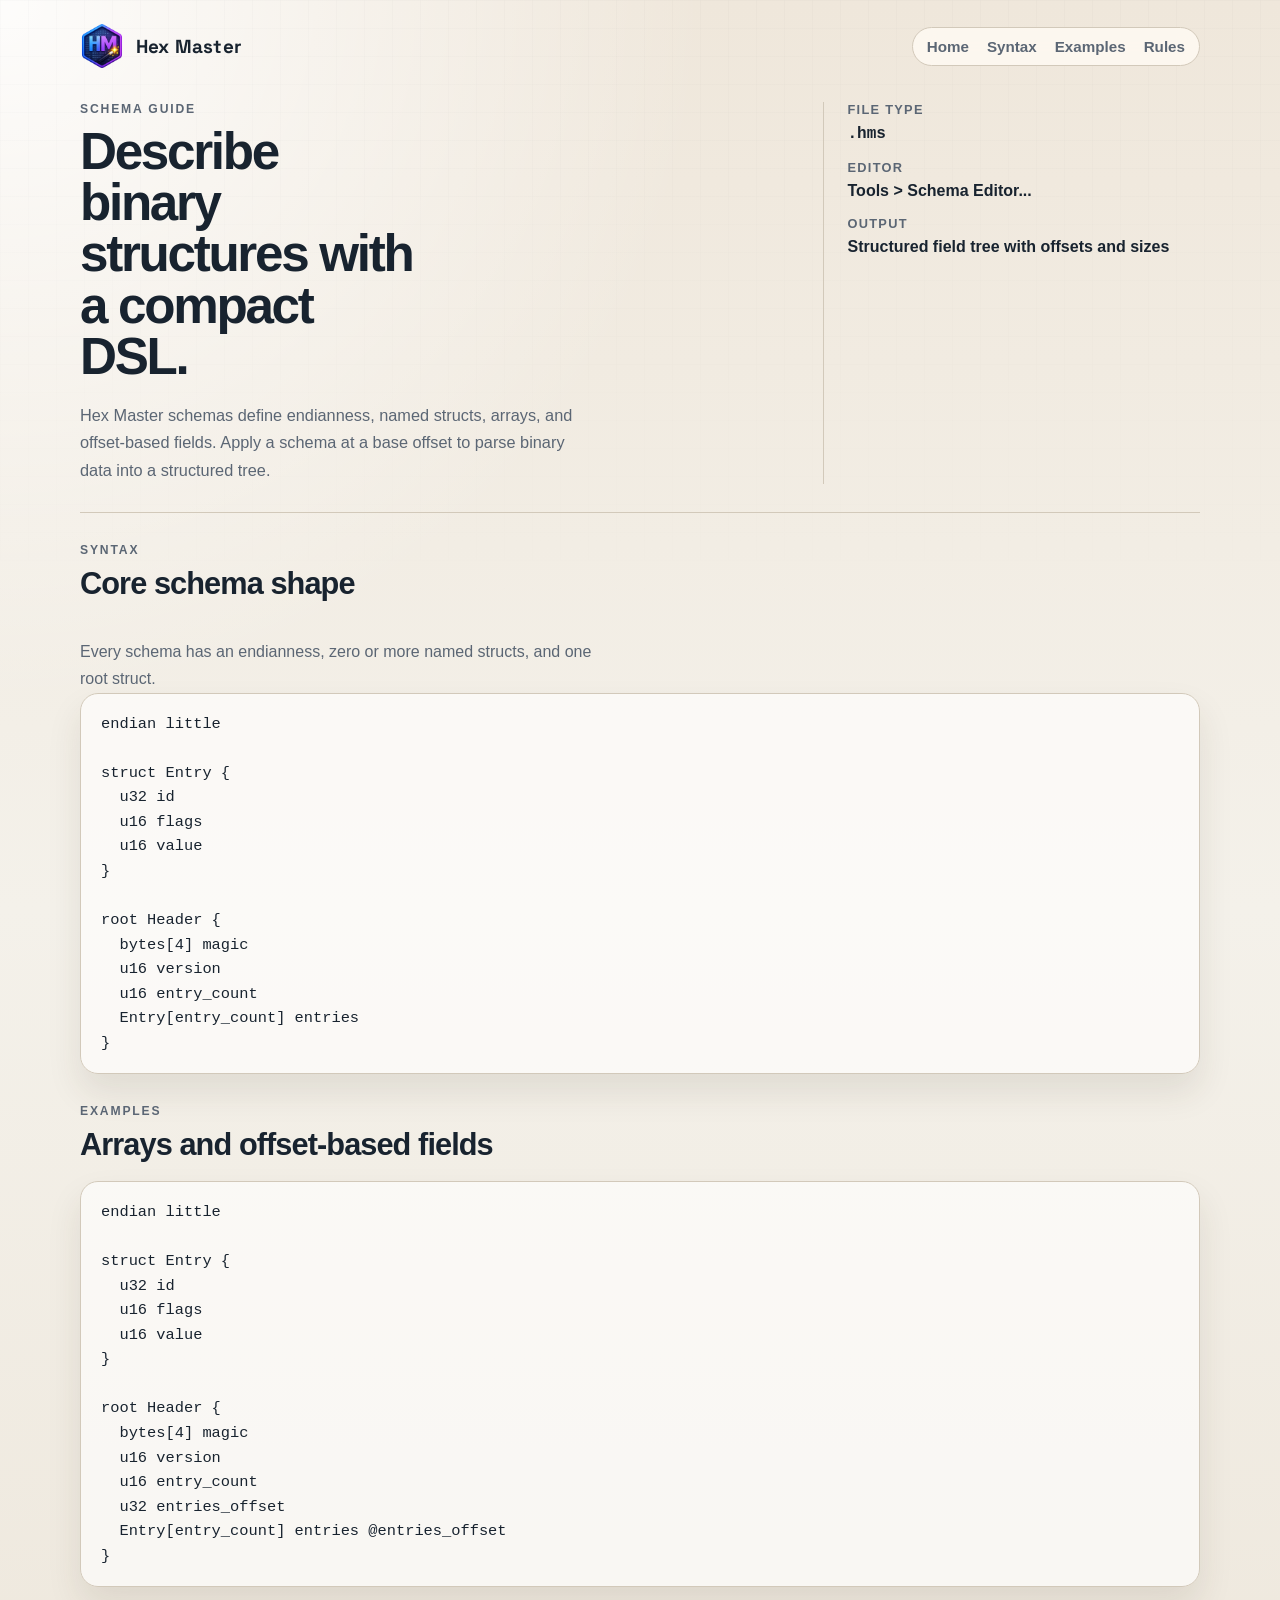
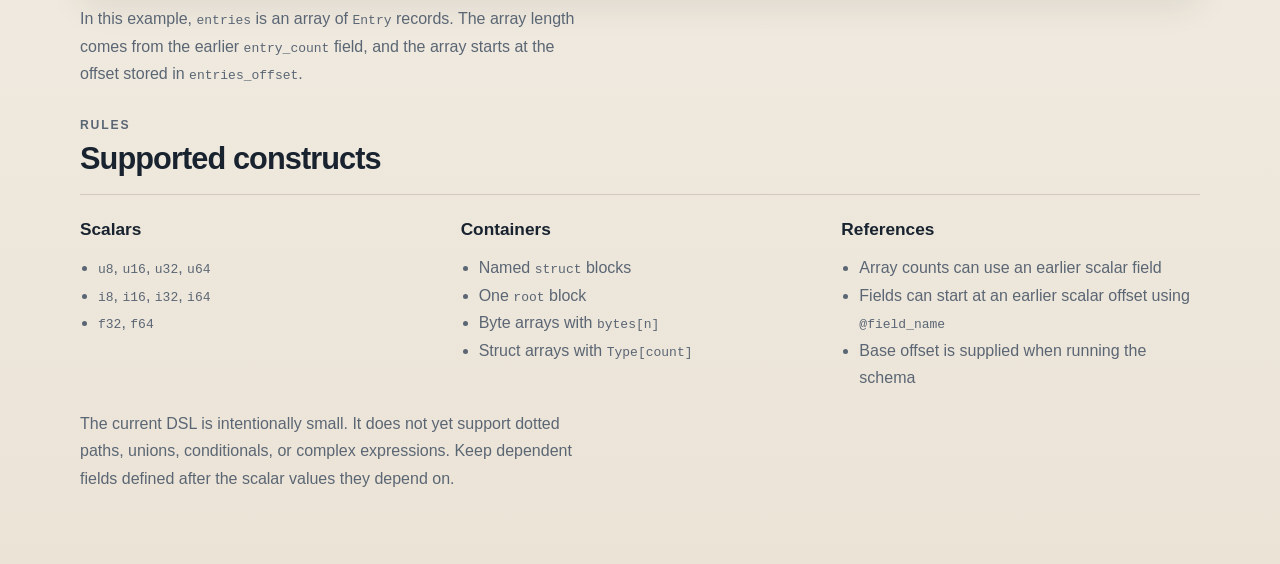
==== docs/schema-guide.html @ 916db1d2 "add schema editor and guide" ====
<!doctype html>
<html lang="en">
<head>
    <meta charset="utf-8">
    <meta name="viewport" content="width=device-width, initial-scale=1">
    <title>Hex Master Schema Guide</title>
    <meta name="description" content="Schema DSL guide for Hex Master, including syntax, arrays, offsets, and example binary structure definitions.">
    <link rel="stylesheet" href="site.css">
</head>
<body>
    <div class="page">
        <header class="topbar">
            <a class="brand" href="index.html">
                <img src="assets/brand/appicon.png" alt="Hex Master logo">
                <span>Hex Master</span>
            </a>
            <nav class="nav" aria-label="Primary">
                <a href="index.html">Home</a>
                <a href="#syntax">Syntax</a>
                <a href="#examples">Examples</a>
                <a href="#rules">Rules</a>
            </nav>
        </header>

        <main>
            <section class="hero" id="overview">
                <div class="hero-copy">
                    <p class="eyebrow">Schema Guide</p>
                    <h1>Describe binary structures with a compact DSL.</h1>
                    <p class="lead">
                        Hex Master schemas define endianness, named structs, arrays, and offset-based fields.
                        Apply a schema at a base offset to parse binary data into a structured tree.
                    </p>
                </div>

                <div class="hero-meta">
                    <div class="meta-row">
                        <span>File type</span>
                        <strong><code>.hms</code></strong>
                    </div>
                    <div class="meta-row">
                        <span>Editor</span>
                        <strong>Tools &gt; Schema Editor...</strong>
                    </div>
                    <div class="meta-row">
                        <span>Output</span>
                        <strong>Structured field tree with offsets and sizes</strong>
                    </div>
                </div>
            </section>

            <section class="feature-section" id="syntax">
                <div class="section-intro">
                    <p class="eyebrow">Syntax</p>
                    <h2>Core schema shape</h2>
                </div>

                <div class="engineering-copy">
                    <p>Every schema has an endianness, zero or more named structs, and one root struct.</p>
                </div>

<pre class="schema-code"><code>endian little

struct Entry {
  u32 id
  u16 flags
  u16 value
}

root Header {
  bytes[4] magic
  u16 version
  u16 entry_count
  Entry[entry_count] entries
}</code></pre>
            </section>

            <section class="feature-section" id="examples">
                <div class="section-intro">
                    <p class="eyebrow">Examples</p>
                    <h2>Arrays and offset-based fields</h2>
                </div>

<pre class="schema-code"><code>endian little

struct Entry {
  u32 id
  u16 flags
  u16 value
}

root Header {
  bytes[4] magic
  u16 version
  u16 entry_count
  u32 entries_offset
  Entry[entry_count] entries @entries_offset
}</code></pre>

                <div class="engineering-copy">
                    <p>
                        In this example, <code>entries</code> is an array of <code>Entry</code> records.
                        The array length comes from the earlier <code>entry_count</code> field, and the array
                        starts at the offset stored in <code>entries_offset</code>.
                    </p>
                </div>
            </section>

            <section class="feature-section" id="rules">
                <div class="section-intro">
                    <p class="eyebrow">Rules</p>
                    <h2>Supported constructs</h2>
                </div>

                <div class="feature-grid">
                    <section>
                        <h3>Scalars</h3>
                        <ul>
                            <li><code>u8</code>, <code>u16</code>, <code>u32</code>, <code>u64</code></li>
                            <li><code>i8</code>, <code>i16</code>, <code>i32</code>, <code>i64</code></li>
                            <li><code>f32</code>, <code>f64</code></li>
                        </ul>
                    </section>
                    <section>
                        <h3>Containers</h3>
                        <ul>
                            <li>Named <code>struct</code> blocks</li>
                            <li>One <code>root</code> block</li>
                            <li>Byte arrays with <code>bytes[n]</code></li>
                            <li>Struct arrays with <code>Type[count]</code></li>
                        </ul>
                    </section>
                    <section>
                        <h3>References</h3>
                        <ul>
                            <li>Array counts can use an earlier scalar field</li>
                            <li>Fields can start at an earlier scalar offset using <code>@field_name</code></li>
                            <li>Base offset is supplied when running the schema</li>
                        </ul>
                    </section>
                </div>

                <div class="engineering-copy">
                    <p>
                        The current DSL is intentionally small. It does not yet support dotted paths,
                        unions, conditionals, or complex expressions. Keep dependent fields defined after
                        the scalar values they depend on.
                    </p>
                </div>
            </section>
        </main>
    </div>
</body>
</html>
---- docs/site.css ----
@import url("https://fonts.googleapis.com/css2?family=Space+Grotesk:wght@500;700&display=swap");

:root {
    --bg: #f4f1ea;
    --surface: #fffaf3;
    --surface-soft: rgba(255, 250, 243, 0.82);
    --ink: #18232f;
    --muted: #5b6674;
    --line: #d2c9ba;
    --accent: #215a9b;
    --accent-dark: #173f6d;
    --accent-soft: #d8e5f8;
    --shadow: rgba(60, 49, 30, 0.1);
}

* {
    box-sizing: border-box;
}

html {
    scroll-behavior: smooth;
}

body {
    margin: 0;
    color: var(--ink);
    font-family: "Aptos", "Segoe UI Variable", "Segoe UI", sans-serif;
    background:
        radial-gradient(circle at top left, rgba(255, 255, 255, 0.9), rgba(255, 255, 255, 0) 28%),
        linear-gradient(180deg, #efe7db 0%, #f4f1ea 42%, #ebe3d6 100%);
}

body::before {
    content: "";
    position: fixed;
    inset: 0;
    background-image:
        linear-gradient(rgba(24, 35, 47, 0.03) 1px, transparent 1px),
        linear-gradient(90deg, rgba(24, 35, 47, 0.03) 1px, transparent 1px);
    background-size: 28px 28px;
    mask-image: linear-gradient(180deg, rgba(0, 0, 0, 0.45), transparent 72%);
    pointer-events: none;
}

a {
    color: var(--accent);
    text-decoration: none;
}

a:hover {
    text-decoration: underline;
}

.page {
    width: min(1120px, calc(100% - 40px));
    margin: 0 auto;
    padding: 24px 0 72px;
    position: relative;
}

.topbar {
    display: flex;
    align-items: center;
    justify-content: space-between;
    gap: 18px;
    margin-bottom: 34px;
}

.brand {
    display: inline-flex;
    align-items: center;
    gap: 12px;
    color: var(--ink);
    font-family: "Space Grotesk", "Segoe UI Variable", "Segoe UI", sans-serif;
    font-weight: 700;
    font-size: 1.18rem;
    letter-spacing: 0.01em;
}

.brand:hover {
    text-decoration: none;
}

.brand img {
    width: 44px;
    height: 44px;
    border-radius: 12px;
    object-fit: cover;
}

.nav {
    display: inline-flex;
    align-items: center;
    gap: 18px;
    padding: 10px 14px;
    border: 1px solid var(--line);
    border-radius: 999px;
    background: var(--surface-soft);
    backdrop-filter: blur(10px);
}

.nav a {
    color: var(--muted);
    font-size: 0.95rem;
    font-weight: 600;
}

.nav a:hover {
    color: var(--ink);
    text-decoration: none;
}

.hero {
    display: grid;
    grid-template-columns: minmax(0, 1.6fr) minmax(280px, 0.85fr);
    gap: 32px;
    padding: 0 0 28px;
    border-bottom: 1px solid var(--line);
}

.eyebrow {
    margin: 0 0 10px;
    color: var(--muted);
    font-size: 0.76rem;
    font-weight: 700;
    letter-spacing: 0.15em;
    text-transform: uppercase;
}

.hero h1 {
    margin: 0;
    max-width: 12ch;
    font-size: clamp(2.2rem, 4vw, 4rem);
    line-height: 1;
    letter-spacing: -0.045em;
}

.lead {
    margin: 20px 0 0;
    max-width: 56ch;
    color: var(--muted);
    font-size: 1.02rem;
    line-height: 1.68;
}

.actions {
    display: flex;
    flex-wrap: wrap;
    gap: 12px;
    margin-top: 26px;
}

.button {
    display: inline-flex;
    align-items: center;
    justify-content: center;
    min-height: 46px;
    padding: 0 18px;
    border-radius: 14px;
    border: 1px solid var(--line);
    background: var(--surface);
    color: var(--ink);
    font-weight: 700;
    box-shadow: inset 0 1px 0 rgba(255, 255, 255, 0.92);
}

.button:hover {
    text-decoration: none;
    transform: translateY(-1px);
}

.button.primary {
    background: linear-gradient(180deg, #2c69ad 0%, #215a9b 100%);
    border-color: var(--accent-dark);
    color: #fff;
    box-shadow:
        inset 0 1px 0 rgba(255, 255, 255, 0.22),
        0 14px 24px rgba(33, 90, 155, 0.24);
}

.note {
    margin: 14px 0 0;
    color: var(--muted);
    font-size: 0.95rem;
}

.note code,
.footer-band code {
    padding: 0.14rem 0.42rem;
    border-radius: 7px;
    background: var(--accent-soft);
    color: var(--ink);
    font-family: "Consolas", "Cascadia Mono", monospace;
}

.hero-meta {
    display: grid;
    gap: 14px;
    padding-left: 24px;
    border-left: 1px solid var(--line);
    align-content: start;
}

.meta-row {
    display: grid;
    gap: 4px;
}

.meta-row span {
    color: var(--muted);
    font-size: 0.8rem;
    font-weight: 700;
    letter-spacing: 0.1em;
    text-transform: uppercase;
}

.meta-row strong {
    font-size: 1rem;
    line-height: 1.45;
}

.shot-section,
.feature-section,
.engineering-section,
.footer-band {
    margin-top: 30px;
}

.section-intro {
    margin-bottom: 18px;
}

.section-intro h2,
.engineering-heading h2 {
    margin: 0;
    font-size: clamp(1.5rem, 2.4vw, 2.3rem);
    line-height: 1.12;
    letter-spacing: -0.03em;
}

.shot-frame {
    margin: 0;
    padding: 14px;
    border: 1px solid var(--line);
    border-radius: 22px;
    background: rgba(255, 255, 255, 0.52);
    box-shadow: 0 22px 46px var(--shadow);
}

.shot-frame img {
    display: block;
    width: 100%;
    height: auto;
    border-radius: 14px;
    border: 1px solid rgba(24, 35, 47, 0.14);
}

.feature-grid {
    display: grid;
    grid-template-columns: repeat(auto-fit, minmax(220px, 1fr));
    gap: 22px;
    padding-top: 6px;
    border-top: 1px solid var(--line);
}

.feature-grid section {
    padding-top: 18px;
}

.feature-grid h3,
.footer-band h3 {
    margin: 0;
    font-size: 1.08rem;
    line-height: 1.2;
}

.feature-grid ul {
    margin: 14px 0 0;
    padding-left: 18px;
    color: var(--muted);
    line-height: 1.72;
}

.engineering-section {
    display: grid;
    grid-template-columns: minmax(260px, 0.9fr) minmax(0, 1.45fr);
    gap: 28px;
    padding-top: 6px;
    border-top: 1px solid var(--line);
}

.engineering-heading {
    padding-top: 18px;
}

.engineering-copy {
    display: grid;
    gap: 18px;
    padding-top: 18px;
    max-width: 58ch;
}

.engineering-copy p,
.footer-band p {
    margin: 0;
    color: var(--muted);
    line-height: 1.72;
}

.schema-code {
    margin: 0;
    padding: 18px 20px;
    overflow-x: auto;
    border: 1px solid var(--line);
    border-radius: 18px;
    background: rgba(255, 255, 255, 0.62);
    box-shadow: 0 18px 34px var(--shadow);
}

.schema-code code {
    display: block;
    color: var(--ink);
    font-size: 0.96rem;
    line-height: 1.6;
    font-family: "Consolas", "Cascadia Mono", monospace;
    white-space: pre;
}

.footer-band {
    display: grid;
    grid-template-columns: 1.2fr 0.8fr;
    gap: 22px;
    padding-top: 18px;
    border-top: 1px solid var(--line);
}

@media (max-width: 980px) {
    .hero,
    .feature-grid,
    .engineering-section,
    .footer-band {
        grid-template-columns: 1fr;
    }

    .hero-meta {
        padding-left: 0;
        padding-top: 22px;
        border-left: 0;
        border-top: 1px solid var(--line);
    }

}

@media (max-width: 720px) {
    .page {
        width: min(100% - 24px, 1120px);
        padding-top: 18px;
    }

    .topbar {
        flex-direction: column;
        align-items: stretch;
    }

    .nav {
        justify-content: center;
        flex-wrap: wrap;
    }

    .actions {
        flex-direction: column;
    }

    .button {
        width: 100%;
    }
}
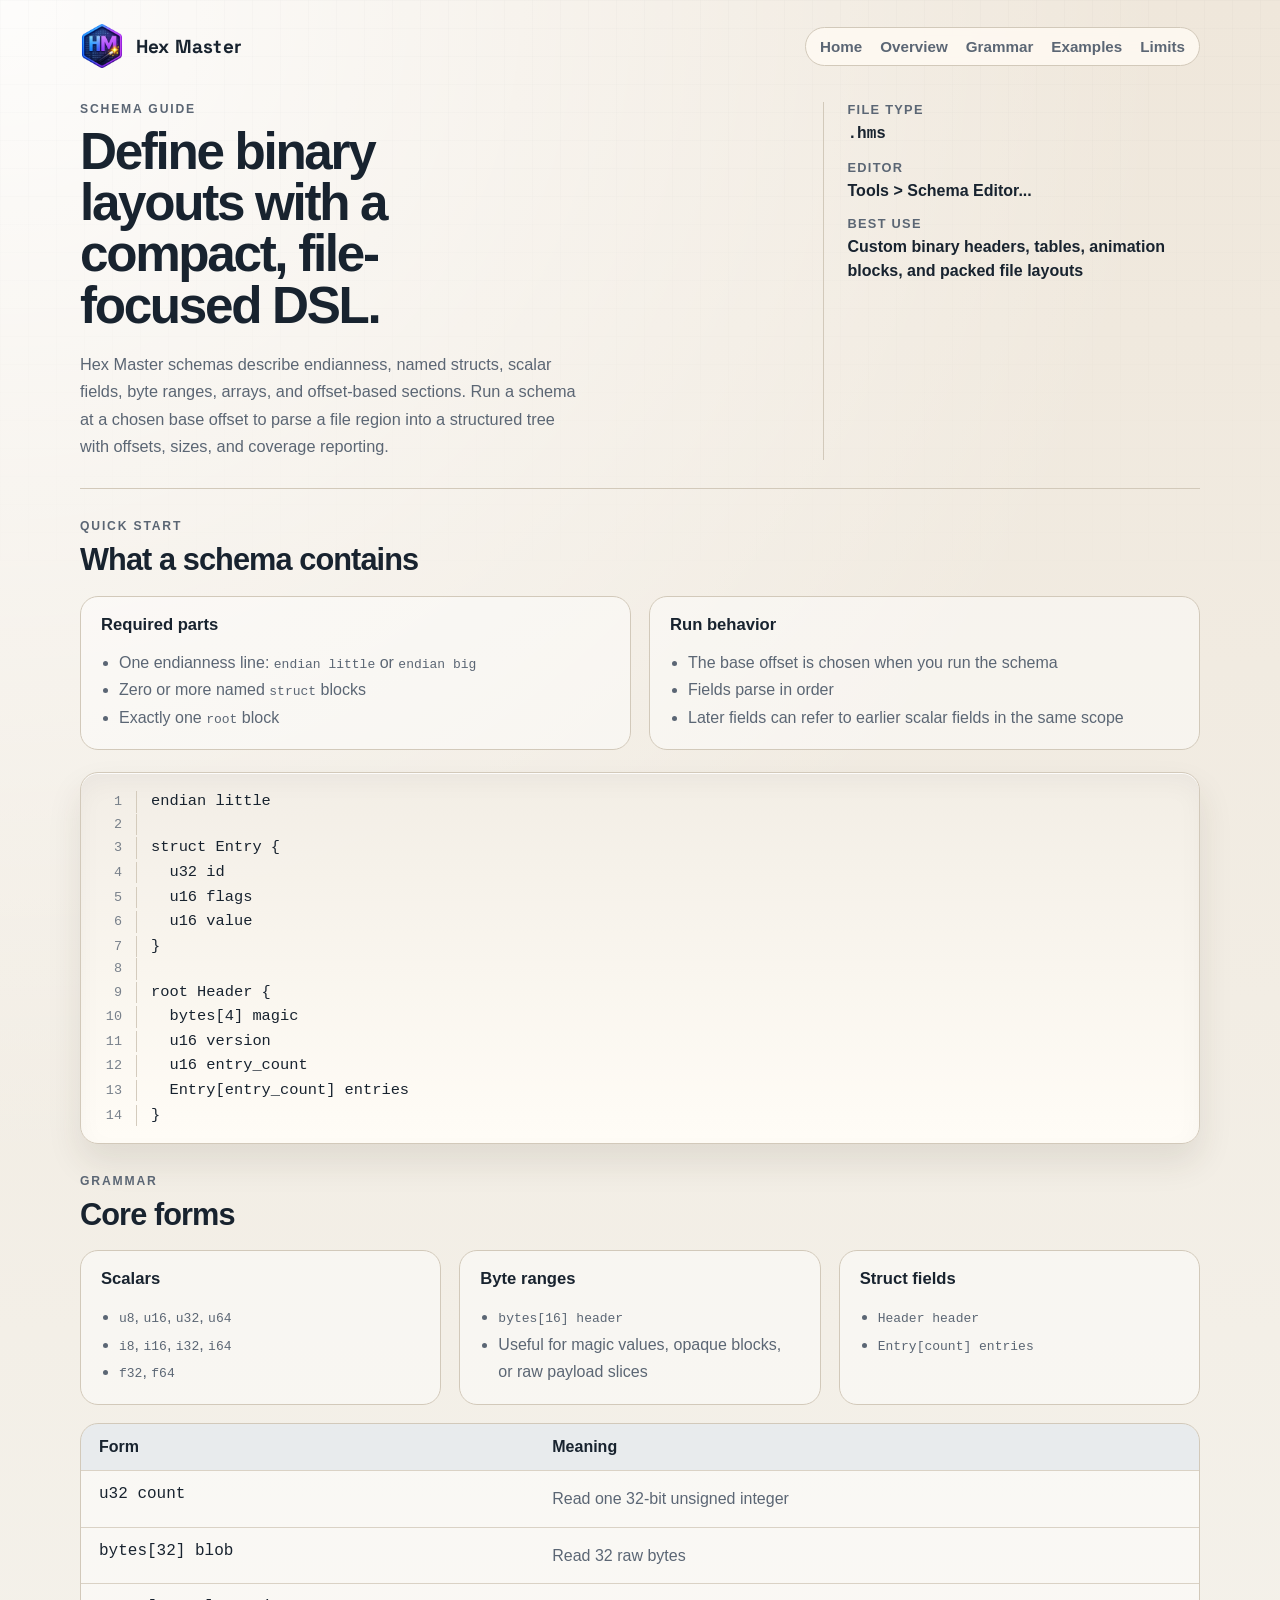
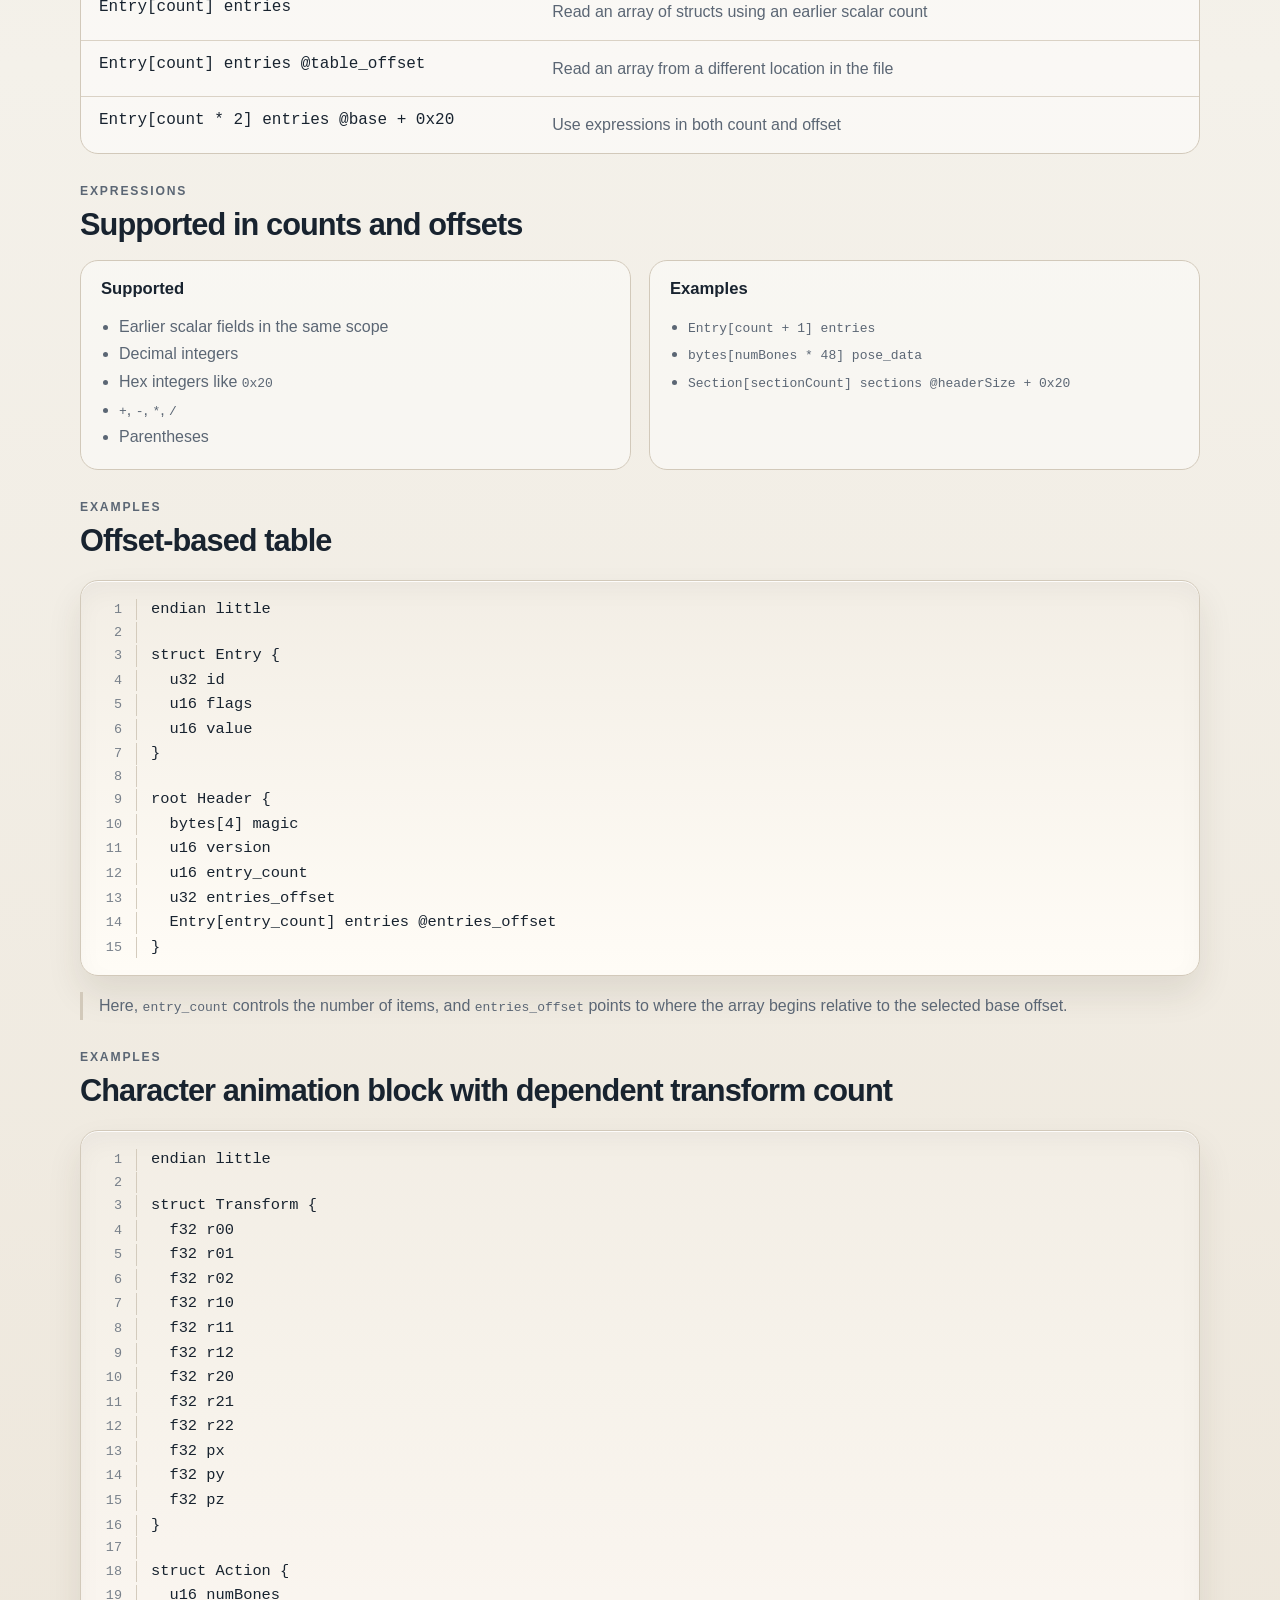
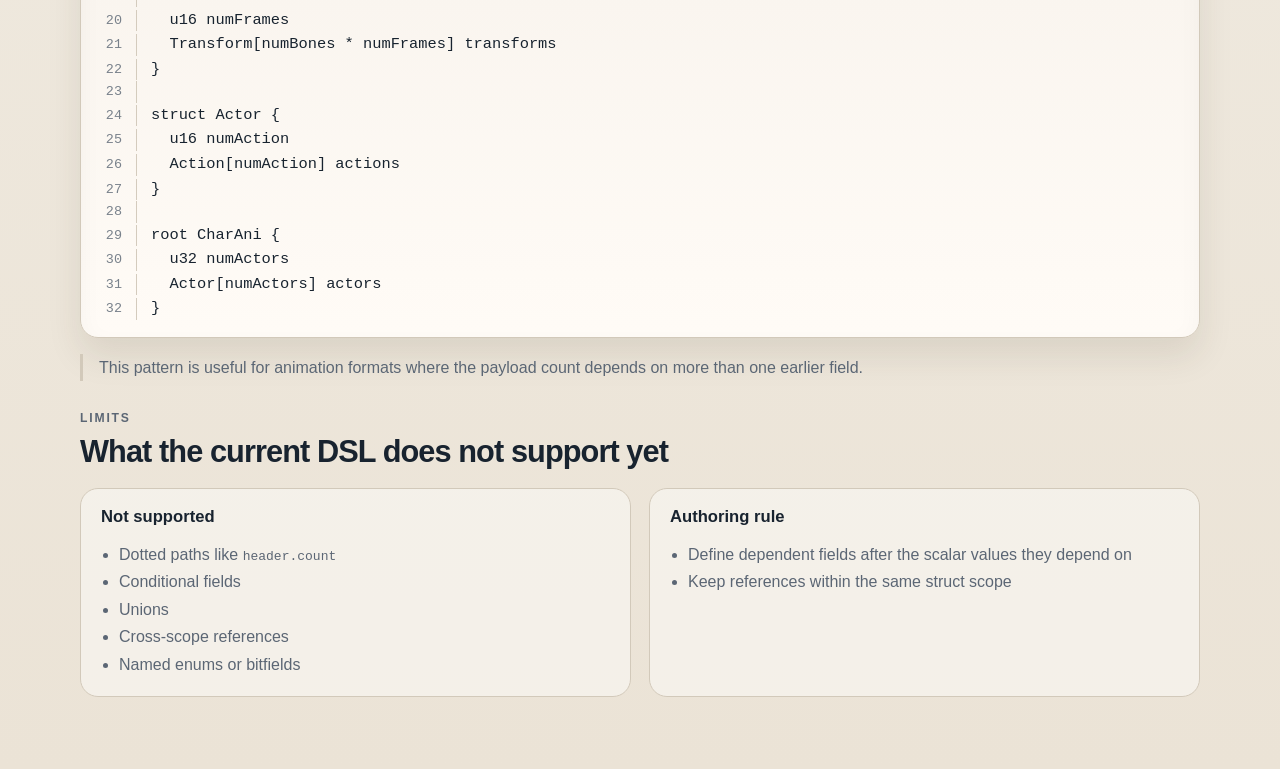
==== commit f898b826: "expand schema support and improve guide" ====
--- a/docs/schema-guide.html
+++ b/docs/schema-guide.html
@@ -4,7 +4,7 @@
     <meta charset="utf-8">
     <meta name="viewport" content="width=device-width, initial-scale=1">
     <title>Hex Master Schema Guide</title>
-    <meta name="description" content="Schema DSL guide for Hex Master, including syntax, arrays, offsets, and example binary structure definitions.">
+    <meta name="description" content="Schema DSL guide for Hex Master, including grammar, types, expressions, arrays, offsets, and working examples.">
     <link rel="stylesheet" href="site.css">
 </head>
 <body>
@@ -16,9 +16,10 @@
             </a>
             <nav class="nav" aria-label="Primary">
                 <a href="index.html">Home</a>
-                <a href="#syntax">Syntax</a>
+                <a href="#overview">Overview</a>
+                <a href="#grammar">Grammar</a>
                 <a href="#examples">Examples</a>
-                <a href="#rules">Rules</a>
+                <a href="#limits">Limits</a>
             </nav>
         </header>
 
@@ -26,10 +27,11 @@
             <section class="hero" id="overview">
                 <div class="hero-copy">
                     <p class="eyebrow">Schema Guide</p>
-                    <h1>Describe binary structures with a compact DSL.</h1>
+                    <h1>Define binary layouts with a compact, file-focused DSL.</h1>
                     <p class="lead">
-                        Hex Master schemas define endianness, named structs, arrays, and offset-based fields.
-                        Apply a schema at a base offset to parse binary data into a structured tree.
+                        Hex Master schemas describe endianness, named structs, scalar fields, byte ranges,
+                        arrays, and offset-based sections. Run a schema at a chosen base offset to parse a
+                        file region into a structured tree with offsets, sizes, and coverage reporting.
                     </p>
                 </div>
 
@@ -43,77 +45,63 @@
                         <strong>Tools &gt; Schema Editor...</strong>
                     </div>
                     <div class="meta-row">
-                        <span>Output</span>
-                        <strong>Structured field tree with offsets and sizes</strong>
-                    </div>
-                </div>
-            </section>
-
-            <section class="feature-section" id="syntax">
-                <div class="section-intro">
-                    <p class="eyebrow">Syntax</p>
-                    <h2>Core schema shape</h2>
-                </div>
-
-                <div class="engineering-copy">
-                    <p>Every schema has an endianness, zero or more named structs, and one root struct.</p>
-                </div>
-
-<pre class="schema-code"><code>endian little
-
-struct Entry {
-  u32 id
-  u16 flags
-  u16 value
-}
-
-root Header {
-  bytes[4] magic
-  u16 version
-  u16 entry_count
-  Entry[entry_count] entries
-}</code></pre>
-            </section>
-
-            <section class="feature-section" id="examples">
-                <div class="section-intro">
-                    <p class="eyebrow">Examples</p>
-                    <h2>Arrays and offset-based fields</h2>
-                </div>
-
-<pre class="schema-code"><code>endian little
-
-struct Entry {
-  u32 id
-  u16 flags
-  u16 value
-}
-
-root Header {
-  bytes[4] magic
-  u16 version
-  u16 entry_count
-  u32 entries_offset
-  Entry[entry_count] entries @entries_offset
-}</code></pre>
-
-                <div class="engineering-copy">
-                    <p>
-                        In this example, <code>entries</code> is an array of <code>Entry</code> records.
-                        The array length comes from the earlier <code>entry_count</code> field, and the array
-                        starts at the offset stored in <code>entries_offset</code>.
-                    </p>
-                </div>
-            </section>
-
-            <section class="feature-section" id="rules">
-                <div class="section-intro">
-                    <p class="eyebrow">Rules</p>
-                    <h2>Supported constructs</h2>
-                </div>
-
-                <div class="feature-grid">
-                    <section>
+                        <span>Best use</span>
+                        <strong>Custom binary headers, tables, animation blocks, and packed file layouts</strong>
+                    </div>
+                </div>
+            </section>
+
+            <section class="feature-section">
+                <div class="section-intro">
+                    <p class="eyebrow">Quick Start</p>
+                    <h2>What a schema contains</h2>
+                </div>
+
+                <div class="guide-grid">
+                    <section class="guide-panel">
+                        <h3>Required parts</h3>
+                        <ul>
+                            <li>One endianness line: <code>endian little</code> or <code>endian big</code></li>
+                            <li>Zero or more named <code>struct</code> blocks</li>
+                            <li>Exactly one <code>root</code> block</li>
+                        </ul>
+                    </section>
+                    <section class="guide-panel">
+                        <h3>Run behavior</h3>
+                        <ul>
+                            <li>The base offset is chosen when you run the schema</li>
+                            <li>Fields parse in order</li>
+                            <li>Later fields can refer to earlier scalar fields in the same scope</li>
+                        </ul>
+                    </section>
+                </div>
+
+                <ol class="schema-code schema-lines">
+                    <li><code>endian little</code></li>
+                    <li><code></code></li>
+                    <li><code>struct Entry {</code></li>
+                    <li><code>  u32 id</code></li>
+                    <li><code>  u16 flags</code></li>
+                    <li><code>  u16 value</code></li>
+                    <li><code>}</code></li>
+                    <li><code></code></li>
+                    <li><code>root Header {</code></li>
+                    <li><code>  bytes[4] magic</code></li>
+                    <li><code>  u16 version</code></li>
+                    <li><code>  u16 entry_count</code></li>
+                    <li><code>  Entry[entry_count] entries</code></li>
+                    <li><code>}</code></li>
+                </ol>
+            </section>
+
+            <section class="feature-section" id="grammar">
+                <div class="section-intro">
+                    <p class="eyebrow">Grammar</p>
+                    <h2>Core forms</h2>
+                </div>
+
+                <div class="guide-grid">
+                    <section class="guide-panel">
                         <h3>Scalars</h3>
                         <ul>
                             <li><code>u8</code>, <code>u16</code>, <code>u32</code>, <code>u64</code></li>
@@ -121,31 +109,183 @@
                             <li><code>f32</code>, <code>f64</code></li>
                         </ul>
                     </section>
-                    <section>
-                        <h3>Containers</h3>
-                        <ul>
-                            <li>Named <code>struct</code> blocks</li>
-                            <li>One <code>root</code> block</li>
-                            <li>Byte arrays with <code>bytes[n]</code></li>
-                            <li>Struct arrays with <code>Type[count]</code></li>
-                        </ul>
-                    </section>
-                    <section>
-                        <h3>References</h3>
-                        <ul>
-                            <li>Array counts can use an earlier scalar field</li>
-                            <li>Fields can start at an earlier scalar offset using <code>@field_name</code></li>
-                            <li>Base offset is supplied when running the schema</li>
-                        </ul>
-                    </section>
-                </div>
-
-                <div class="engineering-copy">
+                    <section class="guide-panel">
+                        <h3>Byte ranges</h3>
+                        <ul>
+                            <li><code>bytes[16] header</code></li>
+                            <li>Useful for magic values, opaque blocks, or raw payload slices</li>
+                        </ul>
+                    </section>
+                    <section class="guide-panel">
+                        <h3>Struct fields</h3>
+                        <ul>
+                            <li><code>Header header</code></li>
+                            <li><code>Entry[count] entries</code></li>
+                        </ul>
+                    </section>
+                </div>
+
+                <div class="guide-table">
+                    <div class="guide-row guide-head">
+                        <strong>Form</strong>
+                        <strong>Meaning</strong>
+                    </div>
+                    <div class="guide-row">
+                        <code>u32 count</code>
+                        <span>Read one 32-bit unsigned integer</span>
+                    </div>
+                    <div class="guide-row">
+                        <code>bytes[32] blob</code>
+                        <span>Read 32 raw bytes</span>
+                    </div>
+                    <div class="guide-row">
+                        <code>Entry[count] entries</code>
+                        <span>Read an array of structs using an earlier scalar count</span>
+                    </div>
+                    <div class="guide-row">
+                        <code>Entry[count] entries @table_offset</code>
+                        <span>Read an array from a different location in the file</span>
+                    </div>
+                    <div class="guide-row">
+                        <code>Entry[count * 2] entries @base + 0x20</code>
+                        <span>Use expressions in both count and offset</span>
+                    </div>
+                </div>
+            </section>
+
+            <section class="feature-section">
+                <div class="section-intro">
+                    <p class="eyebrow">Expressions</p>
+                    <h2>Supported in counts and offsets</h2>
+                </div>
+
+                <div class="guide-grid">
+                    <section class="guide-panel">
+                        <h3>Supported</h3>
+                        <ul>
+                            <li>Earlier scalar fields in the same scope</li>
+                            <li>Decimal integers</li>
+                            <li>Hex integers like <code>0x20</code></li>
+                            <li><code>+</code>, <code>-</code>, <code>*</code>, <code>/</code></li>
+                            <li>Parentheses</li>
+                        </ul>
+                    </section>
+                    <section class="guide-panel">
+                        <h3>Examples</h3>
+                        <ul>
+                            <li><code>Entry[count + 1] entries</code></li>
+                            <li><code>bytes[numBones * 48] pose_data</code></li>
+                            <li><code>Section[sectionCount] sections @headerSize + 0x20</code></li>
+                        </ul>
+                    </section>
+                </div>
+            </section>
+
+            <section class="feature-section" id="examples">
+                <div class="section-intro">
+                    <p class="eyebrow">Examples</p>
+                    <h2>Offset-based table</h2>
+                </div>
+
+                <ol class="schema-code schema-lines">
+                    <li><code>endian little</code></li>
+                    <li><code></code></li>
+                    <li><code>struct Entry {</code></li>
+                    <li><code>  u32 id</code></li>
+                    <li><code>  u16 flags</code></li>
+                    <li><code>  u16 value</code></li>
+                    <li><code>}</code></li>
+                    <li><code></code></li>
+                    <li><code>root Header {</code></li>
+                    <li><code>  bytes[4] magic</code></li>
+                    <li><code>  u16 version</code></li>
+                    <li><code>  u16 entry_count</code></li>
+                    <li><code>  u32 entries_offset</code></li>
+                    <li><code>  Entry[entry_count] entries @entries_offset</code></li>
+                    <li><code>}</code></li>
+                </ol>
+
+                <div class="guide-note">
                     <p>
-                        The current DSL is intentionally small. It does not yet support dotted paths,
-                        unions, conditionals, or complex expressions. Keep dependent fields defined after
-                        the scalar values they depend on.
+                        Here, <code>entry_count</code> controls the number of items, and
+                        <code>entries_offset</code> points to where the array begins relative to the selected base offset.
                     </p>
+                </div>
+            </section>
+
+            <section class="feature-section">
+                <div class="section-intro">
+                    <p class="eyebrow">Examples</p>
+                    <h2>Character animation block with dependent transform count</h2>
+                </div>
+
+                <ol class="schema-code schema-lines">
+                    <li><code>endian little</code></li>
+                    <li><code></code></li>
+                    <li><code>struct Transform {</code></li>
+                    <li><code>  f32 r00</code></li>
+                    <li><code>  f32 r01</code></li>
+                    <li><code>  f32 r02</code></li>
+                    <li><code>  f32 r10</code></li>
+                    <li><code>  f32 r11</code></li>
+                    <li><code>  f32 r12</code></li>
+                    <li><code>  f32 r20</code></li>
+                    <li><code>  f32 r21</code></li>
+                    <li><code>  f32 r22</code></li>
+                    <li><code>  f32 px</code></li>
+                    <li><code>  f32 py</code></li>
+                    <li><code>  f32 pz</code></li>
+                    <li><code>}</code></li>
+                    <li><code></code></li>
+                    <li><code>struct Action {</code></li>
+                    <li><code>  u16 numBones</code></li>
+                    <li><code>  u16 numFrames</code></li>
+                    <li><code>  Transform[numBones * numFrames] transforms</code></li>
+                    <li><code>}</code></li>
+                    <li><code></code></li>
+                    <li><code>struct Actor {</code></li>
+                    <li><code>  u16 numAction</code></li>
+                    <li><code>  Action[numAction] actions</code></li>
+                    <li><code>}</code></li>
+                    <li><code></code></li>
+                    <li><code>root CharAni {</code></li>
+                    <li><code>  u32 numActors</code></li>
+                    <li><code>  Actor[numActors] actors</code></li>
+                    <li><code>}</code></li>
+                </ol>
+
+                <div class="guide-note">
+                    <p>
+                        This pattern is useful for animation formats where the payload count depends on
+                        more than one earlier field.
+                    </p>
+                </div>
+            </section>
+
+            <section class="feature-section" id="limits">
+                <div class="section-intro">
+                    <p class="eyebrow">Limits</p>
+                    <h2>What the current DSL does not support yet</h2>
+                </div>
+
+                <div class="guide-grid">
+                    <section class="guide-panel">
+                        <h3>Not supported</h3>
+                        <ul>
+                            <li>Dotted paths like <code>header.count</code></li>
+                            <li>Conditional fields</li>
+                            <li>Unions</li>
+                            <li>Cross-scope references</li>
+                            <li>Named enums or bitfields</li>
+                        </ul>
+                    </section>
+                    <section class="guide-panel">
+                        <h3>Authoring rule</h3>
+                        <ul>
+                            <li>Define dependent fields after the scalar values they depend on</li>
+                            <li>Keep references within the same struct scope</li>
+                        </ul>
+                    </section>
                 </div>
             </section>
         </main>
--- a/docs/site.css
+++ b/docs/site.css
@@ -308,13 +308,16 @@
 }
 
 .schema-code {
-    margin: 0;
-    padding: 18px 20px;
+    margin: 22px 0 0;
+    padding: 16px 0;
     overflow-x: auto;
     border: 1px solid var(--line);
     border-radius: 18px;
-    background: rgba(255, 255, 255, 0.62);
-    box-shadow: 0 18px 34px var(--shadow);
+    background: linear-gradient(180deg, rgba(242, 237, 229, 0.96), rgba(255, 252, 247, 0.96));
+    box-shadow:
+        inset 0 1px 0 rgba(255, 255, 255, 0.85),
+        inset 0 10px 24px rgba(24, 35, 47, 0.035),
+        0 18px 34px var(--shadow);
 }
 
 .schema-code code {
@@ -326,6 +329,104 @@
     white-space: pre;
 }
 
+.schema-lines {
+    list-style: none;
+    counter-reset: schema-line;
+    padding-left: 0;
+}
+
+.schema-lines li {
+    display: grid;
+    grid-template-columns: 52px minmax(0, 1fr);
+    align-items: baseline;
+    padding: 0 18px;
+    counter-increment: schema-line;
+}
+
+.schema-lines li::before {
+    content: counter(schema-line);
+    color: rgba(91, 102, 116, 0.82);
+    font: 0.84rem/1.6 "Consolas", "Cascadia Mono", monospace;
+    text-align: right;
+    padding-right: 14px;
+    border-right: 1px solid rgba(210, 201, 186, 0.95);
+    margin-right: 14px;
+}
+
+.schema-lines li code {
+    min-width: 0;
+}
+
+.guide-grid {
+    display: grid;
+    grid-template-columns: repeat(auto-fit, minmax(240px, 1fr));
+    gap: 18px;
+}
+
+.guide-panel {
+    padding: 18px 20px;
+    border: 1px solid var(--line);
+    border-radius: 18px;
+    background: rgba(255, 255, 255, 0.45);
+}
+
+.guide-panel h3 {
+    margin: 0;
+    font-size: 1.04rem;
+}
+
+.guide-panel ul {
+    margin: 14px 0 0;
+    padding-left: 18px;
+    color: var(--muted);
+    line-height: 1.72;
+}
+
+.guide-table {
+    margin-top: 18px;
+    border: 1px solid var(--line);
+    border-radius: 18px;
+    overflow: hidden;
+    background: rgba(255, 255, 255, 0.52);
+}
+
+.guide-row {
+    display: grid;
+    grid-template-columns: minmax(200px, 0.9fr) minmax(0, 1.3fr);
+    gap: 18px;
+    padding: 14px 18px;
+    border-top: 1px solid rgba(210, 201, 186, 0.8);
+}
+
+.guide-row:first-child {
+    border-top: 0;
+}
+
+.guide-head {
+    background: rgba(33, 90, 155, 0.08);
+}
+
+.guide-row code {
+    color: var(--ink);
+    font-family: "Consolas", "Cascadia Mono", monospace;
+}
+
+.guide-row span,
+.guide-note p {
+    color: var(--muted);
+    line-height: 1.72;
+}
+
+.guide-note {
+    margin-top: 16px;
+    padding-left: 16px;
+    border-left: 3px solid var(--line);
+}
+
+.guide-note p {
+    margin: 0;
+}
+
 .footer-band {
     display: grid;
     grid-template-columns: 1.2fr 0.8fr;
@@ -337,8 +438,13 @@
 @media (max-width: 980px) {
     .hero,
     .feature-grid,
+    .guide-grid,
     .engineering-section,
     .footer-band {
+        grid-template-columns: 1fr;
+    }
+
+    .guide-row {
         grid-template-columns: 1fr;
     }
 
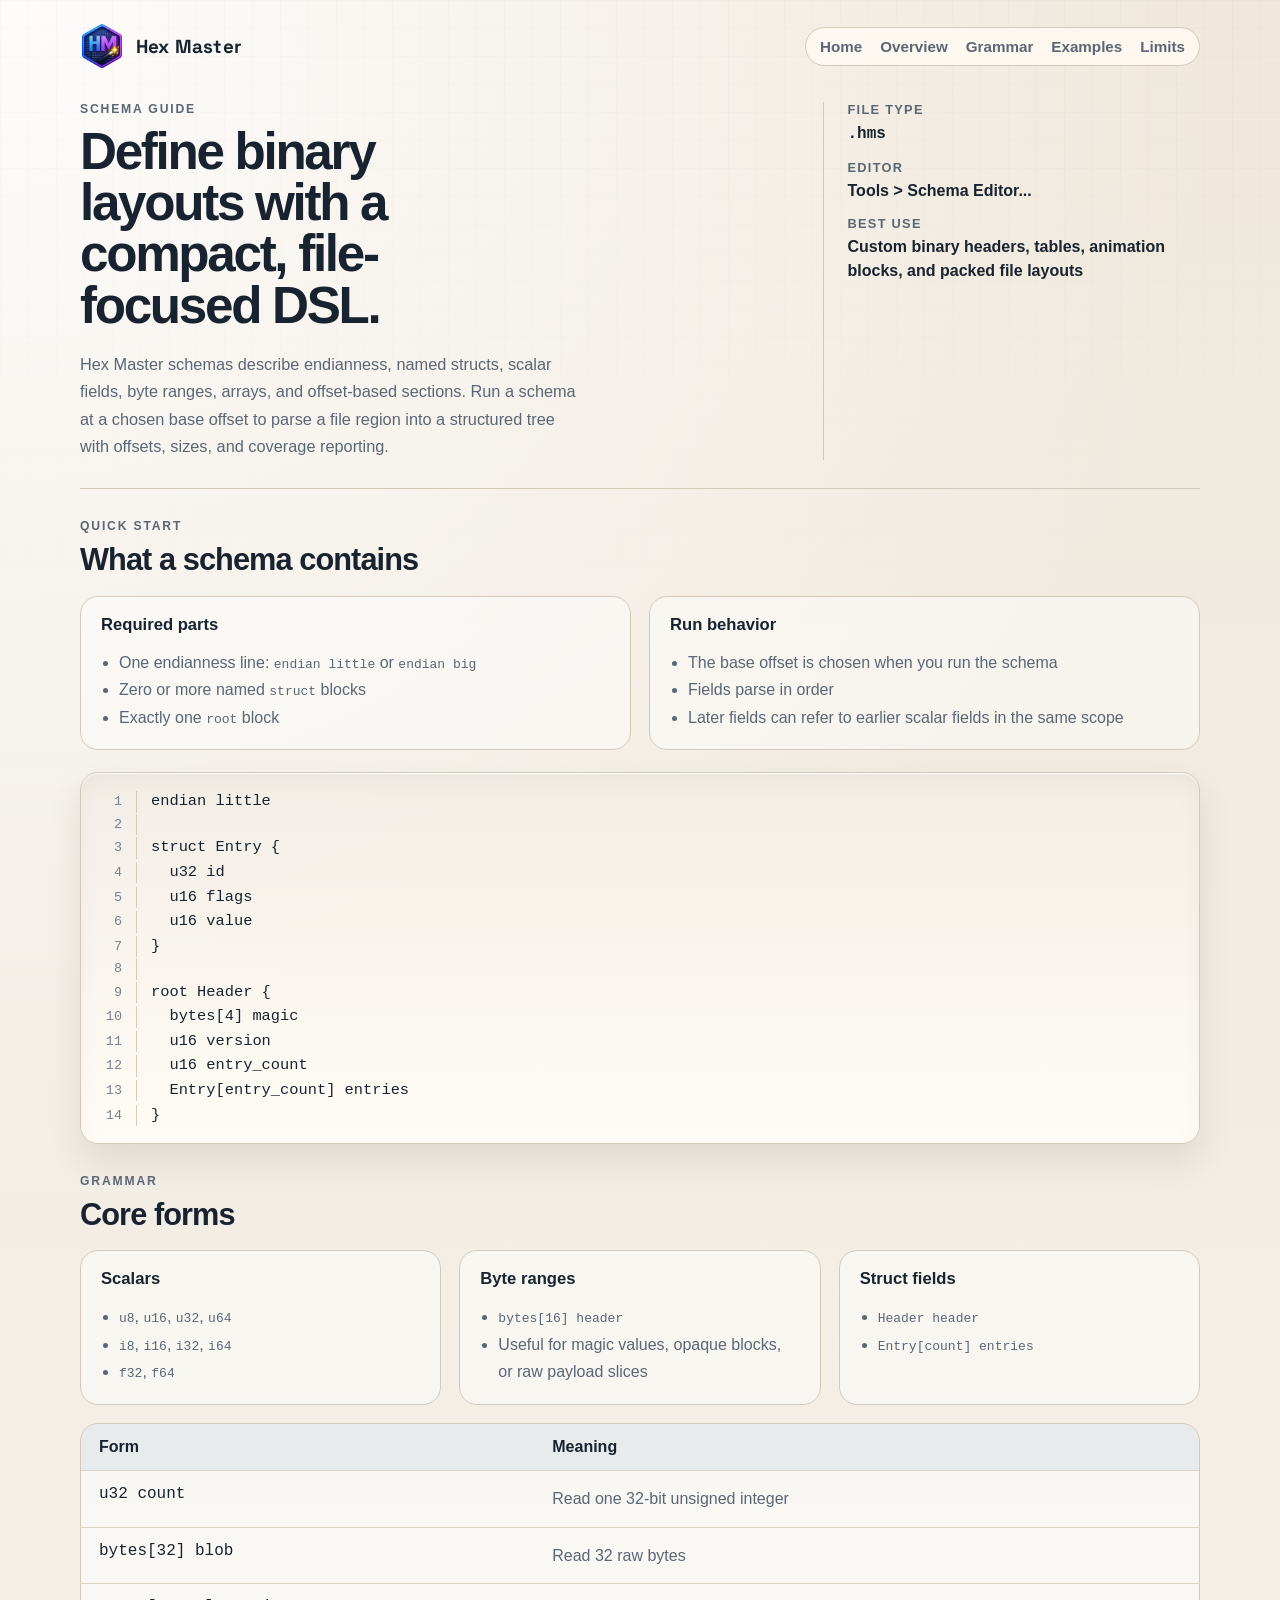
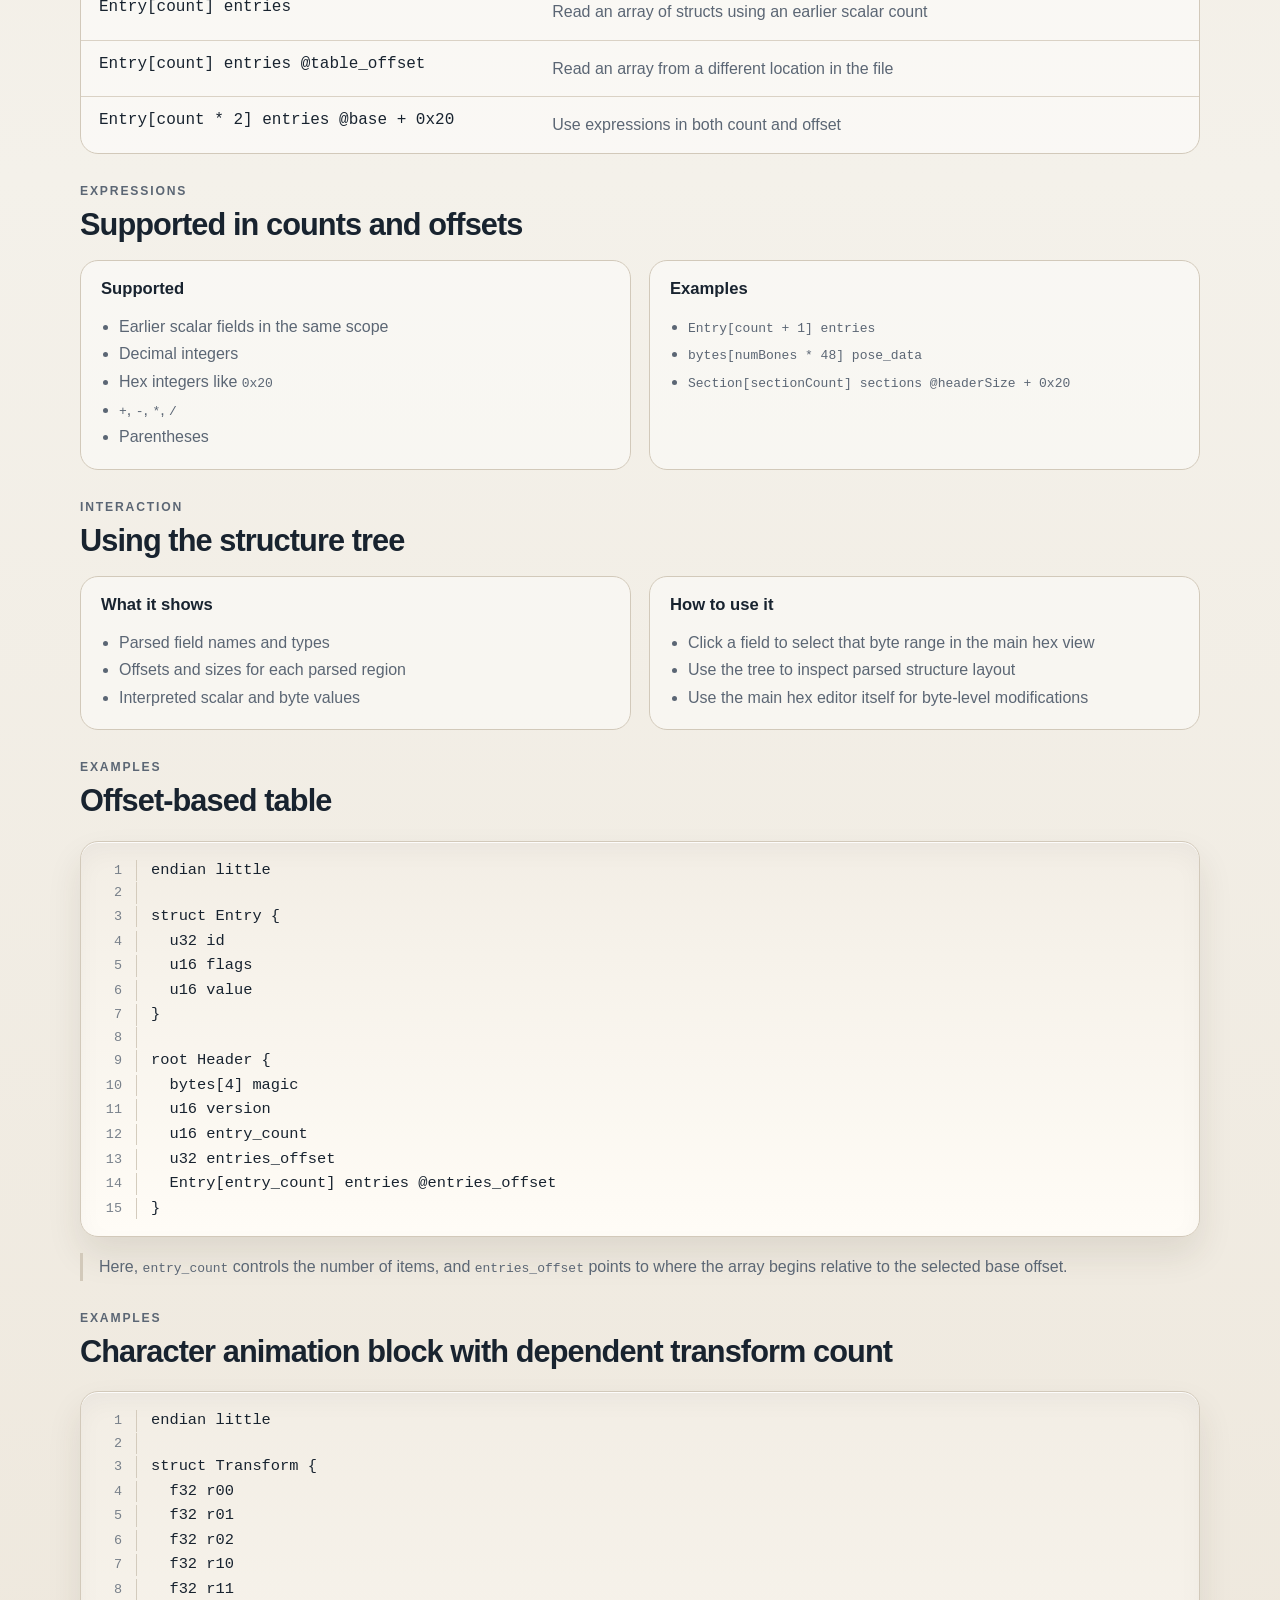
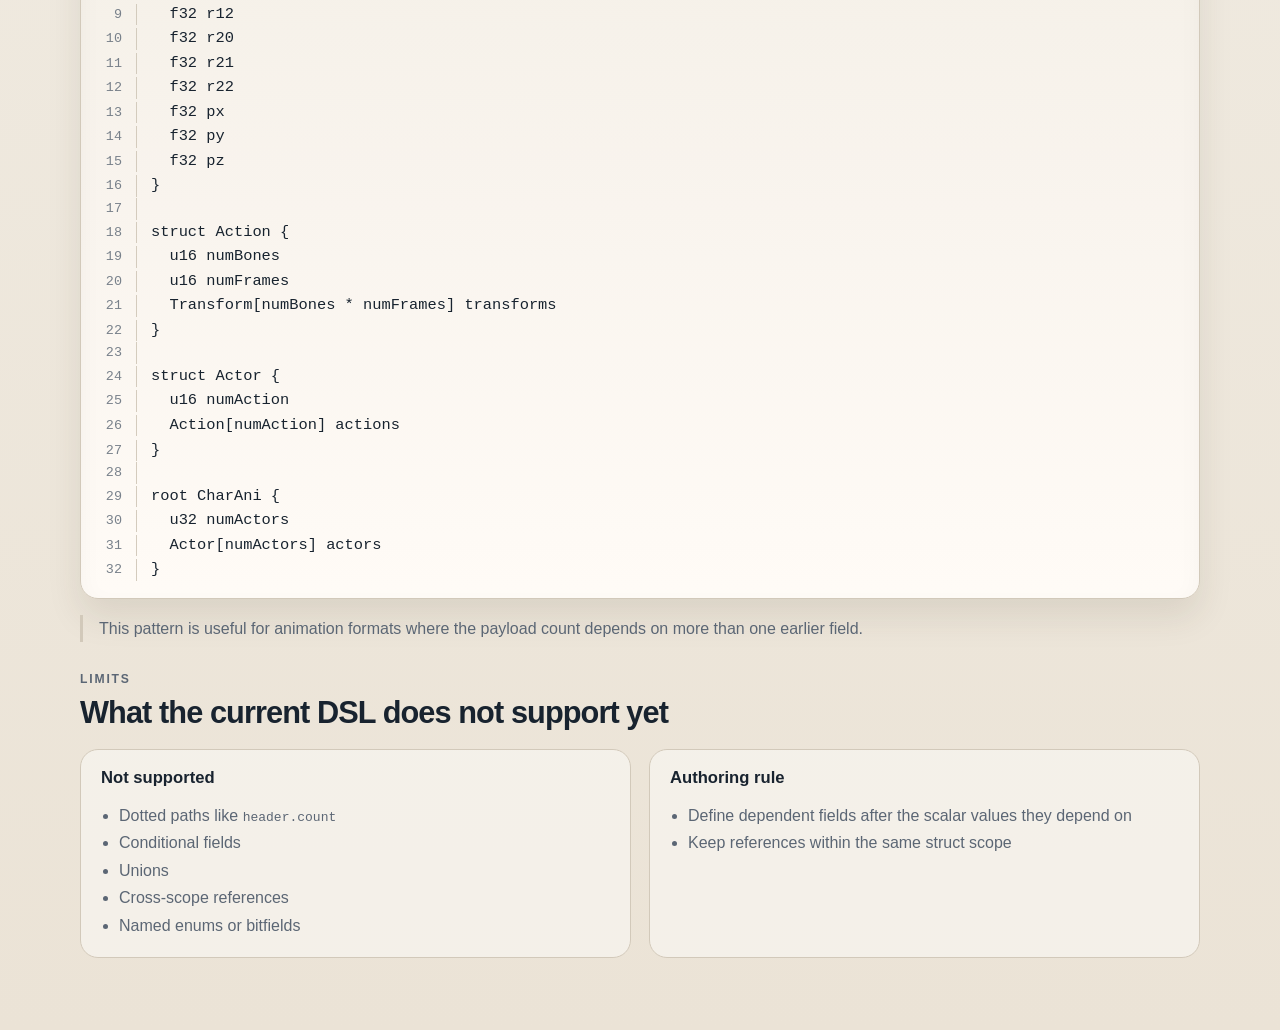
==== commit cea7c31c: "restore fast schema execution path" ====
--- a/docs/schema-guide.html
+++ b/docs/schema-guide.html
@@ -181,6 +181,32 @@
                 </div>
             </section>
 
+            <section class="feature-section">
+                <div class="section-intro">
+                    <p class="eyebrow">Interaction</p>
+                    <h2>Using the structure tree</h2>
+                </div>
+
+                <div class="guide-grid">
+                    <section class="guide-panel">
+                        <h3>What it shows</h3>
+                        <ul>
+                            <li>Parsed field names and types</li>
+                            <li>Offsets and sizes for each parsed region</li>
+                            <li>Interpreted scalar and byte values</li>
+                        </ul>
+                    </section>
+                    <section class="guide-panel">
+                        <h3>How to use it</h3>
+                        <ul>
+                            <li>Click a field to select that byte range in the main hex view</li>
+                            <li>Use the tree to inspect parsed structure layout</li>
+                            <li>Use the main hex editor itself for byte-level modifications</li>
+                        </ul>
+                    </section>
+                </div>
+            </section>
+
             <section class="feature-section" id="examples">
                 <div class="section-intro">
                     <p class="eyebrow">Examples</p>
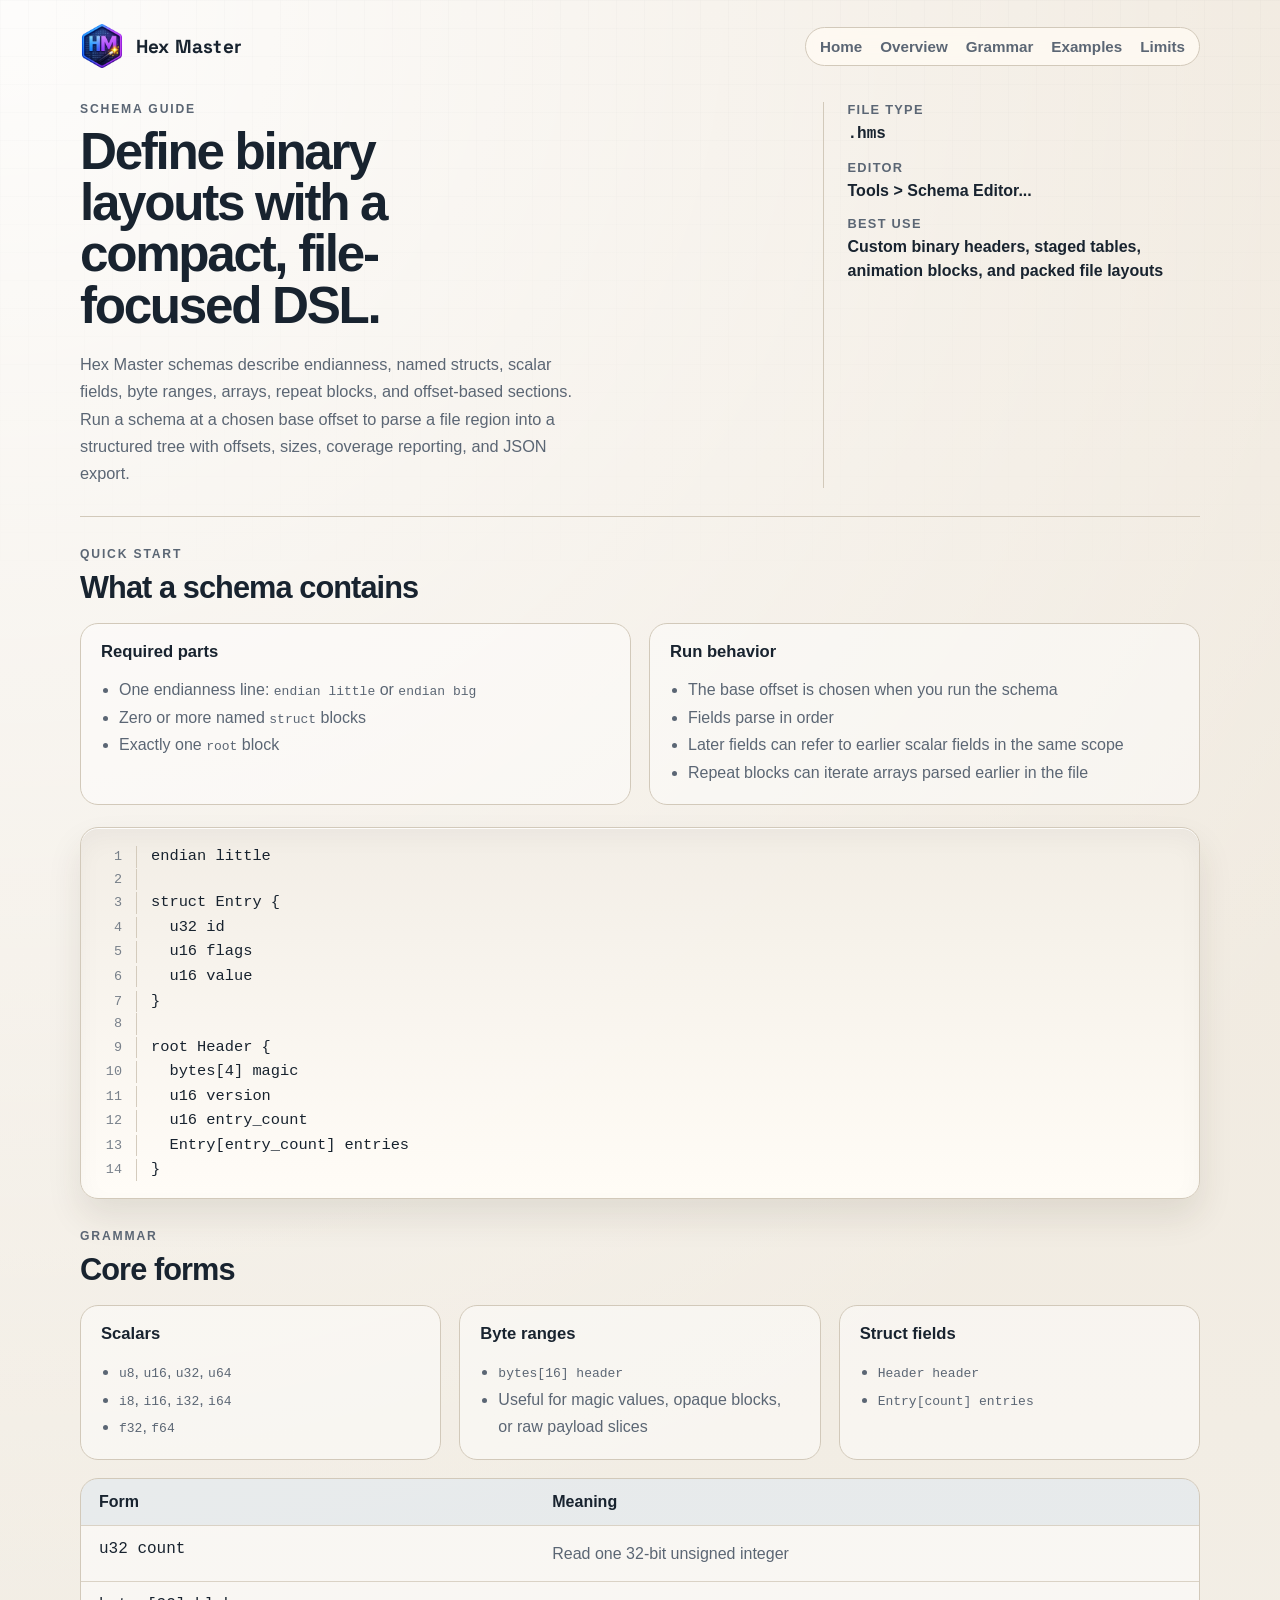
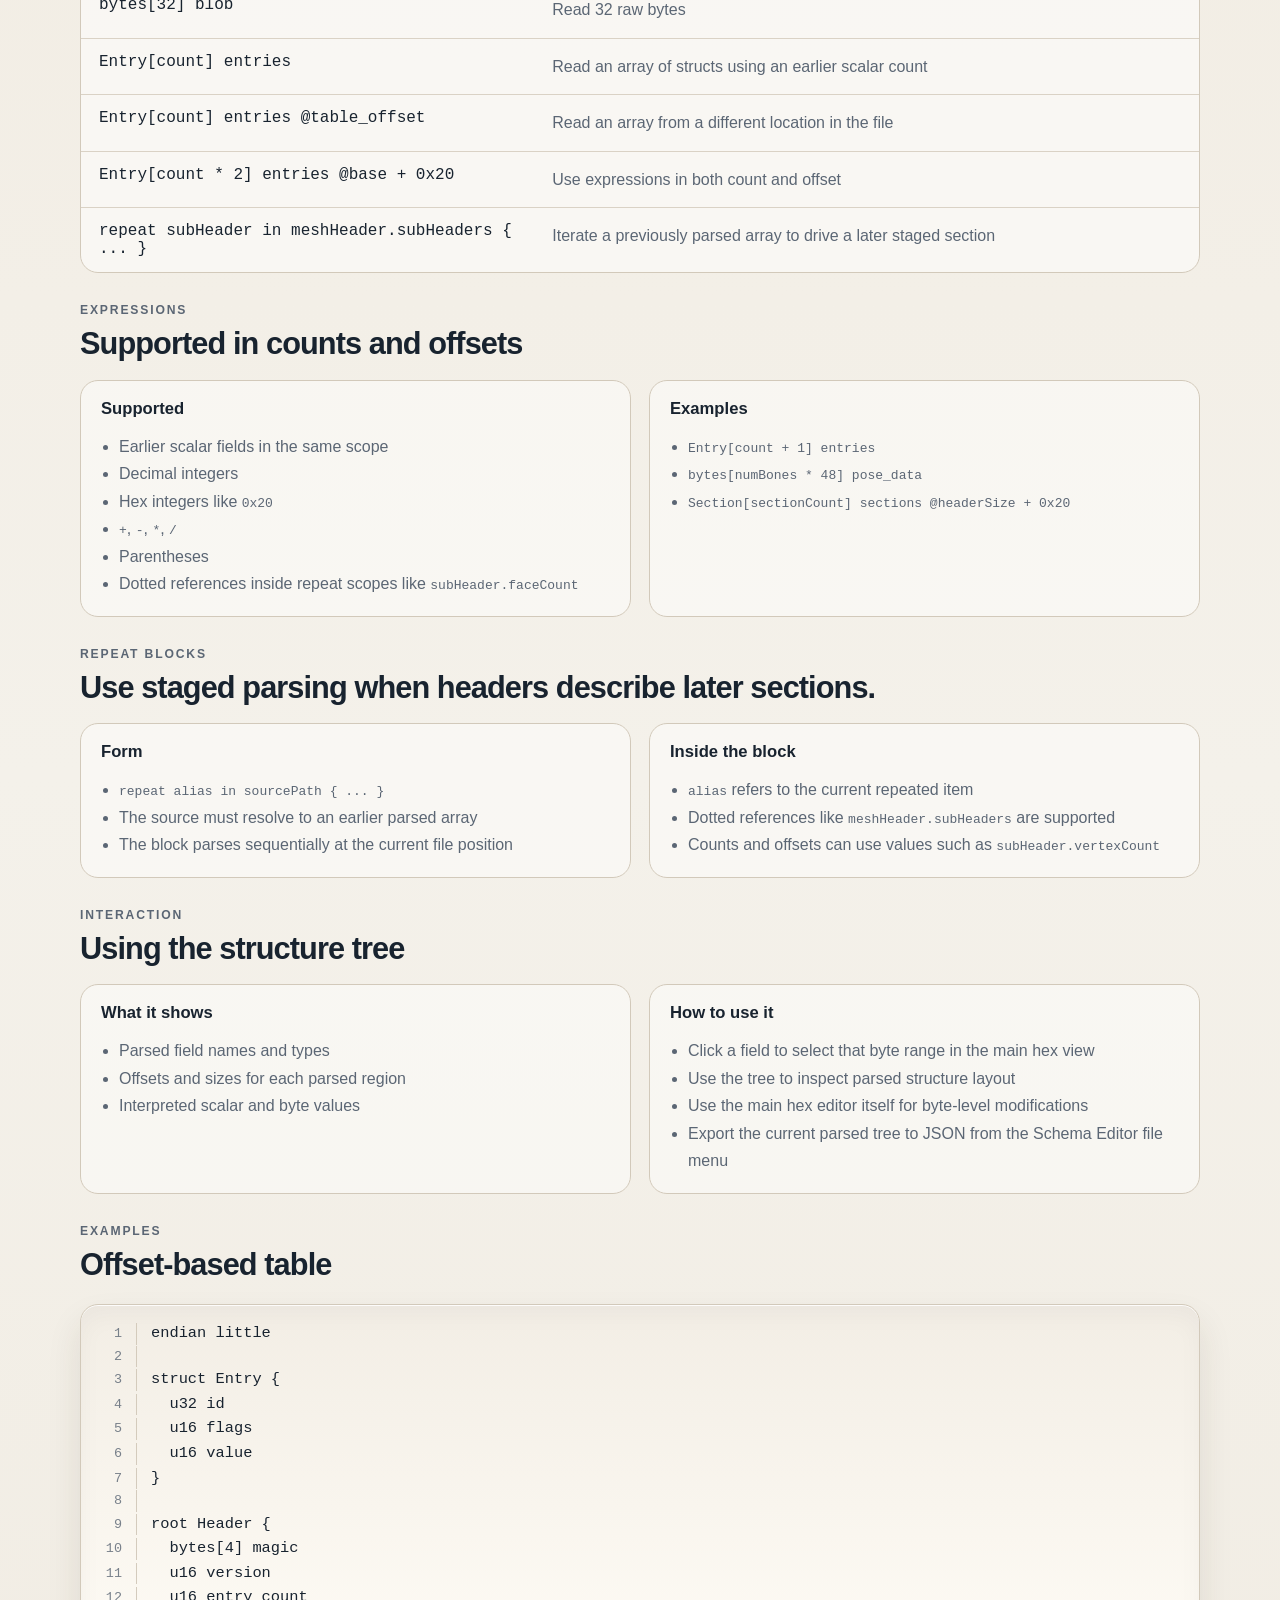
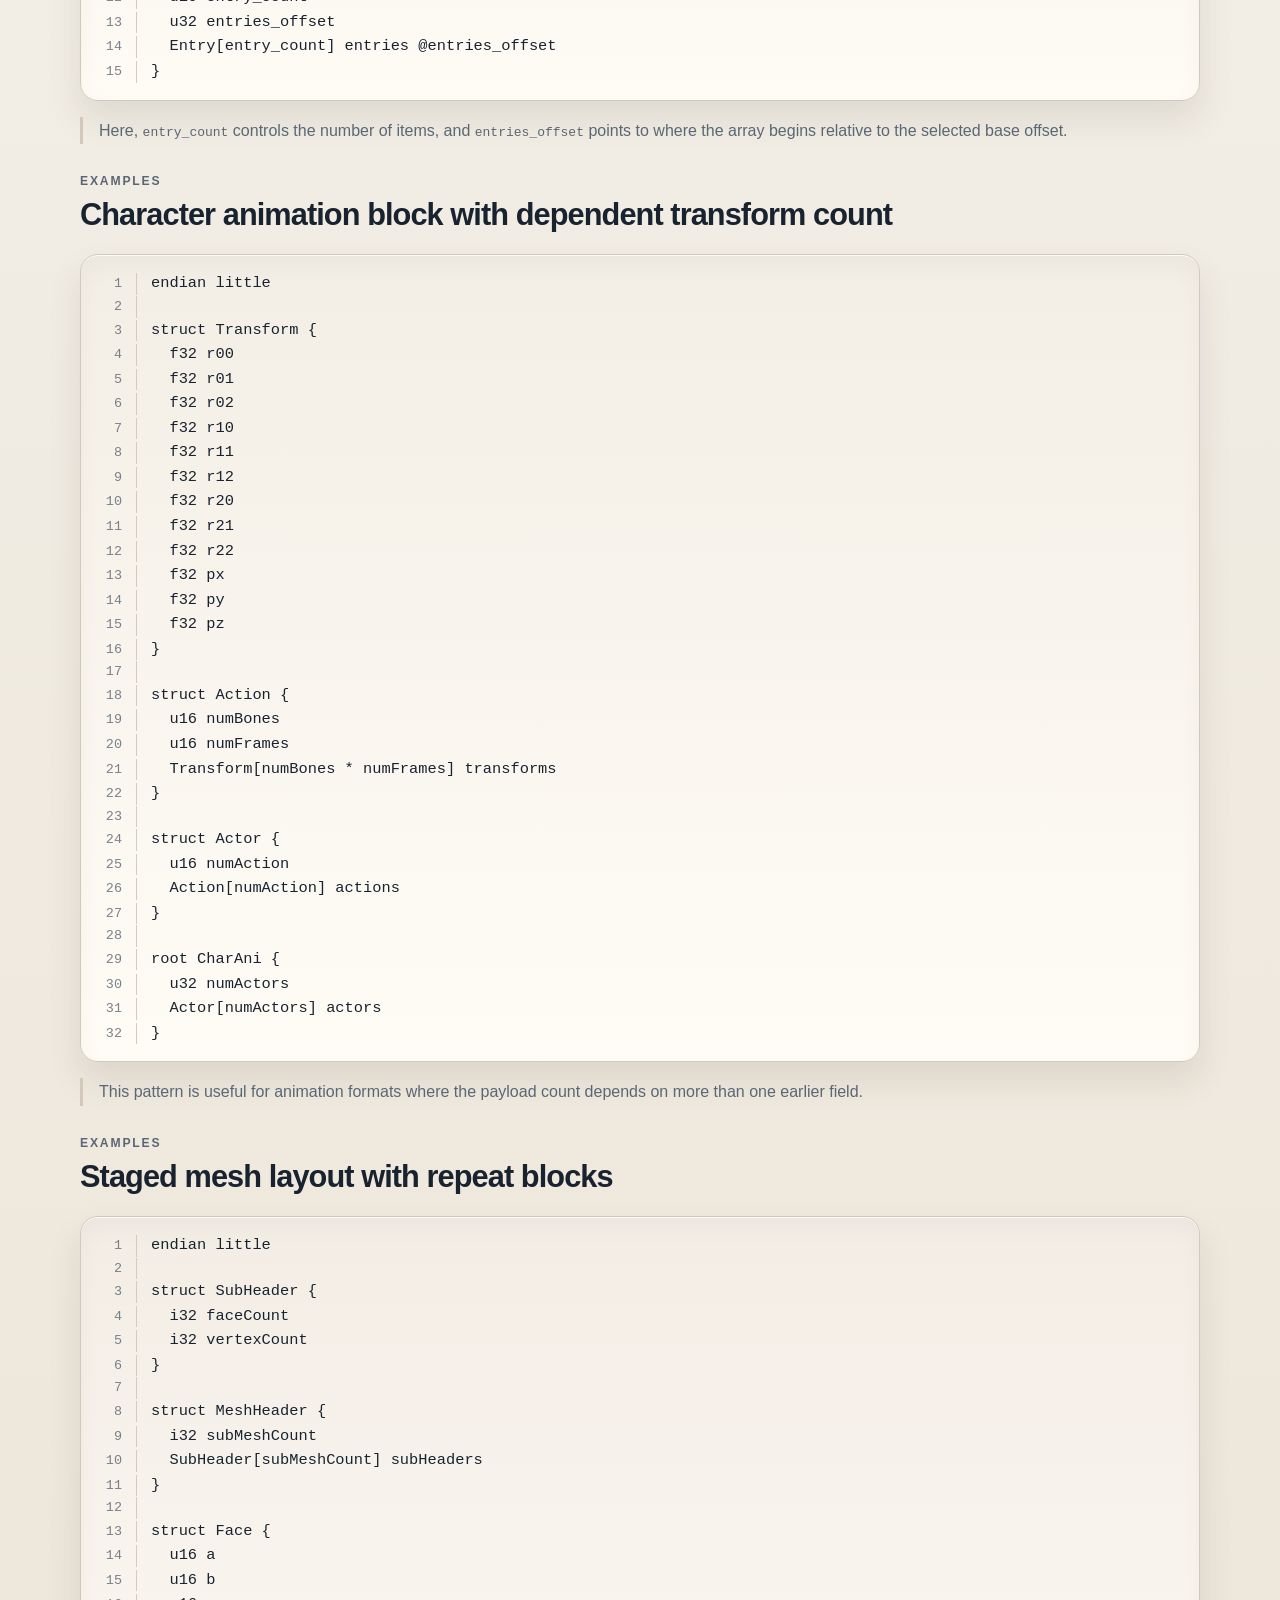
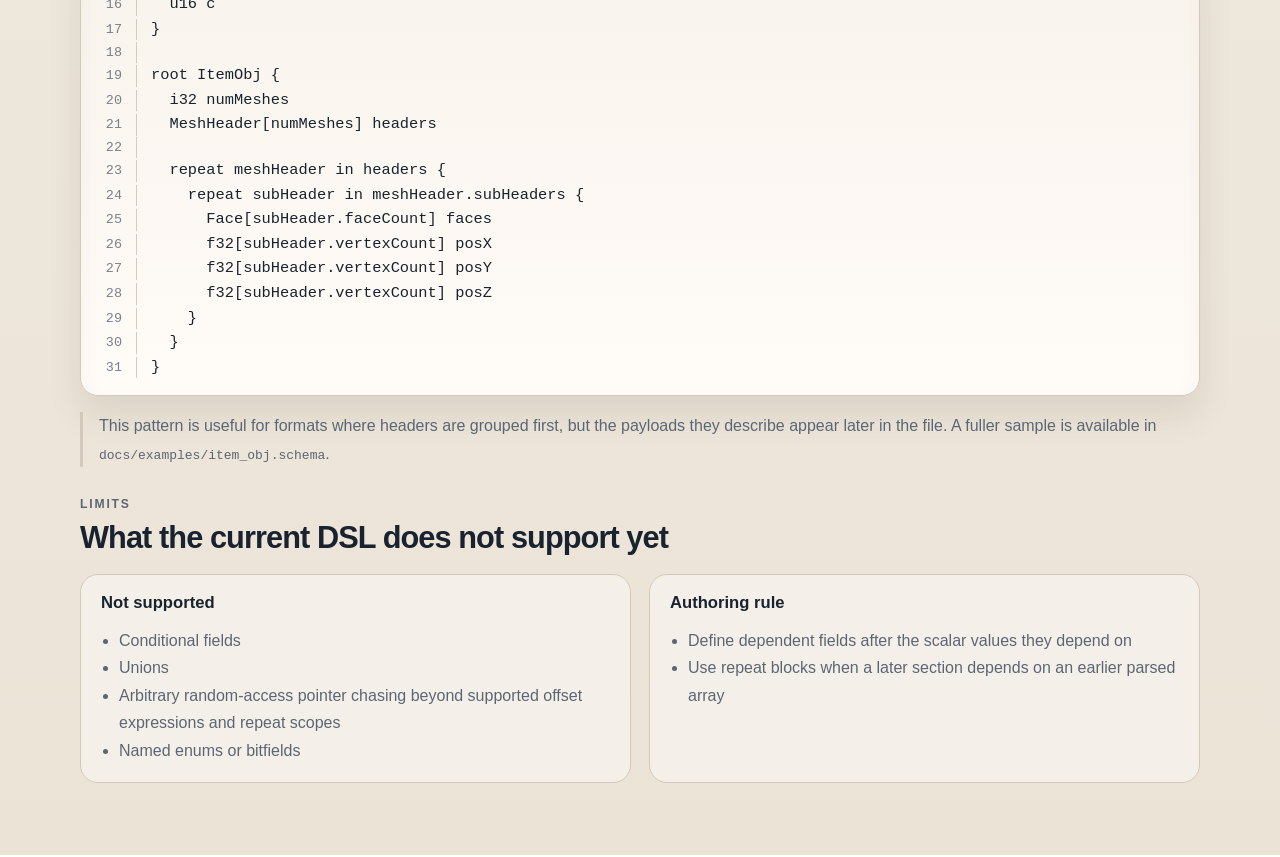
==== commit 1a38c824: "expand schema DSL and improve 3D explorer" ====
--- a/docs/schema-guide.html
+++ b/docs/schema-guide.html
@@ -4,7 +4,7 @@
     <meta charset="utf-8">
     <meta name="viewport" content="width=device-width, initial-scale=1">
     <title>Hex Master Schema Guide</title>
-    <meta name="description" content="Schema DSL guide for Hex Master, including grammar, types, expressions, arrays, offsets, and working examples.">
+    <meta name="description" content="Schema DSL guide for Hex Master, including grammar, repeat blocks, expressions, arrays, offsets, export, and working examples.">
     <link rel="stylesheet" href="site.css">
 </head>
 <body>
@@ -30,8 +30,8 @@
                     <h1>Define binary layouts with a compact, file-focused DSL.</h1>
                     <p class="lead">
                         Hex Master schemas describe endianness, named structs, scalar fields, byte ranges,
-                        arrays, and offset-based sections. Run a schema at a chosen base offset to parse a
-                        file region into a structured tree with offsets, sizes, and coverage reporting.
+                        arrays, repeat blocks, and offset-based sections. Run a schema at a chosen base offset to parse a
+                        file region into a structured tree with offsets, sizes, coverage reporting, and JSON export.
                     </p>
                 </div>
 
@@ -46,7 +46,7 @@
                     </div>
                     <div class="meta-row">
                         <span>Best use</span>
-                        <strong>Custom binary headers, tables, animation blocks, and packed file layouts</strong>
+                        <strong>Custom binary headers, staged tables, animation blocks, and packed file layouts</strong>
                     </div>
                 </div>
             </section>
@@ -72,6 +72,7 @@
                             <li>The base offset is chosen when you run the schema</li>
                             <li>Fields parse in order</li>
                             <li>Later fields can refer to earlier scalar fields in the same scope</li>
+                            <li>Repeat blocks can iterate arrays parsed earlier in the file</li>
                         </ul>
                     </section>
                 </div>
@@ -150,6 +151,10 @@
                         <code>Entry[count * 2] entries @base + 0x20</code>
                         <span>Use expressions in both count and offset</span>
                     </div>
+                    <div class="guide-row">
+                        <code>repeat subHeader in meshHeader.subHeaders { ... }</code>
+                        <span>Iterate a previously parsed array to drive a later staged section</span>
+                    </div>
                 </div>
             </section>
 
@@ -168,6 +173,7 @@
                             <li>Hex integers like <code>0x20</code></li>
                             <li><code>+</code>, <code>-</code>, <code>*</code>, <code>/</code></li>
                             <li>Parentheses</li>
+                            <li>Dotted references inside repeat scopes like <code>subHeader.faceCount</code></li>
                         </ul>
                     </section>
                     <section class="guide-panel">
@@ -183,6 +189,32 @@
 
             <section class="feature-section">
                 <div class="section-intro">
+                    <p class="eyebrow">Repeat Blocks</p>
+                    <h2>Use staged parsing when headers describe later sections.</h2>
+                </div>
+
+                <div class="guide-grid">
+                    <section class="guide-panel">
+                        <h3>Form</h3>
+                        <ul>
+                            <li><code>repeat alias in sourcePath { ... }</code></li>
+                            <li>The source must resolve to an earlier parsed array</li>
+                            <li>The block parses sequentially at the current file position</li>
+                        </ul>
+                    </section>
+                    <section class="guide-panel">
+                        <h3>Inside the block</h3>
+                        <ul>
+                            <li><code>alias</code> refers to the current repeated item</li>
+                            <li>Dotted references like <code>meshHeader.subHeaders</code> are supported</li>
+                            <li>Counts and offsets can use values such as <code>subHeader.vertexCount</code></li>
+                        </ul>
+                    </section>
+                </div>
+            </section>
+
+            <section class="feature-section">
+                <div class="section-intro">
                     <p class="eyebrow">Interaction</p>
                     <h2>Using the structure tree</h2>
                 </div>
@@ -202,6 +234,7 @@
                             <li>Click a field to select that byte range in the main hex view</li>
                             <li>Use the tree to inspect parsed structure layout</li>
                             <li>Use the main hex editor itself for byte-level modifications</li>
+                            <li>Export the current parsed tree to JSON from the Schema Editor file menu</li>
                         </ul>
                     </section>
                 </div>
@@ -288,6 +321,54 @@
                 </div>
             </section>
 
+            <section class="feature-section">
+                <div class="section-intro">
+                    <p class="eyebrow">Examples</p>
+                    <h2>Staged mesh layout with repeat blocks</h2>
+                </div>
+
+                <ol class="schema-code schema-lines">
+                    <li><code>endian little</code></li>
+                    <li><code></code></li>
+                    <li><code>struct SubHeader {</code></li>
+                    <li><code>  i32 faceCount</code></li>
+                    <li><code>  i32 vertexCount</code></li>
+                    <li><code>}</code></li>
+                    <li><code></code></li>
+                    <li><code>struct MeshHeader {</code></li>
+                    <li><code>  i32 subMeshCount</code></li>
+                    <li><code>  SubHeader[subMeshCount] subHeaders</code></li>
+                    <li><code>}</code></li>
+                    <li><code></code></li>
+                    <li><code>struct Face {</code></li>
+                    <li><code>  u16 a</code></li>
+                    <li><code>  u16 b</code></li>
+                    <li><code>  u16 c</code></li>
+                    <li><code>}</code></li>
+                    <li><code></code></li>
+                    <li><code>root ItemObj {</code></li>
+                    <li><code>  i32 numMeshes</code></li>
+                    <li><code>  MeshHeader[numMeshes] headers</code></li>
+                    <li><code></code></li>
+                    <li><code>  repeat meshHeader in headers {</code></li>
+                    <li><code>    repeat subHeader in meshHeader.subHeaders {</code></li>
+                    <li><code>      Face[subHeader.faceCount] faces</code></li>
+                    <li><code>      f32[subHeader.vertexCount] posX</code></li>
+                    <li><code>      f32[subHeader.vertexCount] posY</code></li>
+                    <li><code>      f32[subHeader.vertexCount] posZ</code></li>
+                    <li><code>    }</code></li>
+                    <li><code>  }</code></li>
+                    <li><code>}</code></li>
+                </ol>
+
+                <div class="guide-note">
+                    <p>
+                        This pattern is useful for formats where headers are grouped first, but the payloads they describe
+                        appear later in the file. A fuller sample is available in <code>docs/examples/item_obj.schema</code>.
+                    </p>
+                </div>
+            </section>
+
             <section class="feature-section" id="limits">
                 <div class="section-intro">
                     <p class="eyebrow">Limits</p>
@@ -298,10 +379,9 @@
                     <section class="guide-panel">
                         <h3>Not supported</h3>
                         <ul>
-                            <li>Dotted paths like <code>header.count</code></li>
                             <li>Conditional fields</li>
                             <li>Unions</li>
-                            <li>Cross-scope references</li>
+                            <li>Arbitrary random-access pointer chasing beyond supported offset expressions and repeat scopes</li>
                             <li>Named enums or bitfields</li>
                         </ul>
                     </section>
@@ -309,7 +389,7 @@
                         <h3>Authoring rule</h3>
                         <ul>
                             <li>Define dependent fields after the scalar values they depend on</li>
-                            <li>Keep references within the same struct scope</li>
+                            <li>Use repeat blocks when a later section depends on an earlier parsed array</li>
                         </ul>
                     </section>
                 </div>
